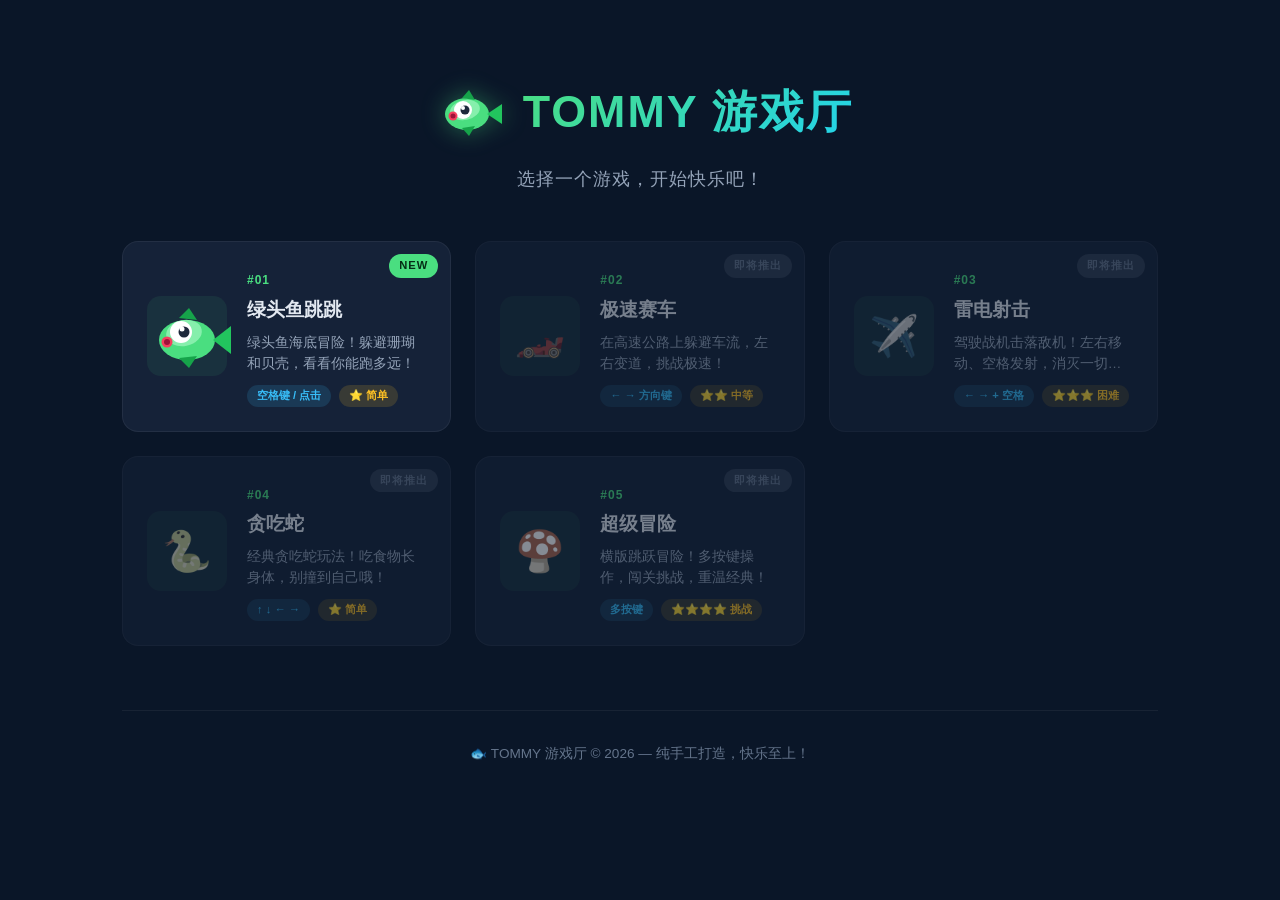
==== index.html @ 75df2482 "🎮 初始版本：TOMMY 游戏厅 + 绿头鱼跳跳 - 游戏大厅 Hub 页面（深蓝+霓虹绿主题） - 01-绿头鱼跳跳：海底世界跑酷游戏 - Canvas 绘制绿头鱼角色（O型嘴呆萌表情） - 5种障" ====
<!DOCTYPE html>
<html lang="zh-CN">
<head>
  <meta charset="UTF-8">
  <meta name="viewport" content="width=device-width, initial-scale=1.0">
  <title>🐟 TOMMY 游戏厅</title>
  <link rel="stylesheet" href="shared/hub.css">
</head>
<body>
  <div class="bubbles" id="bubbles"></div>

  <div class="container">
    <!-- 头部 -->
    <header class="header">
      <div class="logo">
        <canvas id="logoFish" width="80" height="80"></canvas>
        <h1>TOMMY 游戏厅</h1>
      </div>
      <p class="subtitle">选择一个游戏，开始快乐吧！</p>
    </header>

    <!-- 游戏网格 -->
    <main class="game-grid">

      <!-- 01 - 绿头鱼跳跳 -->
      <a href="games/01-green-fish-jump/index.html" class="game-card completed">
        <div class="card-badge badge-new">NEW</div>
        <div class="card-icon">
          <canvas id="cardFish01" width="100" height="100"></canvas>
        </div>
        <div class="card-info">
          <span class="card-number">#01</span>
          <h3 class="card-title">绿头鱼跳跳</h3>
          <p class="card-desc">绿头鱼海底冒险！躲避珊瑚和贝壳，看看你能跑多远！</p>
          <div class="card-tags">
            <span class="tag tag-control">空格键 / 点击</span>
            <span class="tag tag-difficulty">⭐ 简单</span>
          </div>
        </div>
      </a>

      <!-- 02 - 赛车游戏 -->
      <div class="game-card locked">
        <div class="card-badge badge-soon">即将推出</div>
        <div class="card-icon">
          <span class="icon-placeholder">🏎️</span>
        </div>
        <div class="card-info">
          <span class="card-number">#02</span>
          <h3 class="card-title">极速赛车</h3>
          <p class="card-desc">在高速公路上躲避车流，左右变道，挑战极速！</p>
          <div class="card-tags">
            <span class="tag tag-control">← → 方向键</span>
            <span class="tag tag-difficulty">⭐⭐ 中等</span>
          </div>
        </div>
      </div>

      <!-- 03 - 雷电飞机 -->
      <div class="game-card locked">
        <div class="card-badge badge-soon">即将推出</div>
        <div class="card-icon">
          <span class="icon-placeholder">✈️</span>
        </div>
        <div class="card-info">
          <span class="card-number">#03</span>
          <h3 class="card-title">雷电射击</h3>
          <p class="card-desc">驾驶战机击落敌机！左右移动、空格发射，消灭一切敌人！</p>
          <div class="card-tags">
            <span class="tag tag-control">← → + 空格</span>
            <span class="tag tag-difficulty">⭐⭐⭐ 困难</span>
          </div>
        </div>
      </div>

      <!-- 04 - 贪吃蛇 -->
      <div class="game-card locked">
        <div class="card-badge badge-soon">即将推出</div>
        <div class="card-icon">
          <span class="icon-placeholder">🐍</span>
        </div>
        <div class="card-info">
          <span class="card-number">#04</span>
          <h3 class="card-title">贪吃蛇</h3>
          <p class="card-desc">经典贪吃蛇玩法！吃食物长身体，别撞到自己哦！</p>
          <div class="card-tags">
            <span class="tag tag-control">↑ ↓ ← →</span>
            <span class="tag tag-difficulty">⭐ 简单</span>
          </div>
        </div>
      </div>

      <!-- 05 - 超级玛丽类 -->
      <div class="game-card locked">
        <div class="card-badge badge-soon">即将推出</div>
        <div class="card-icon">
          <span class="icon-placeholder">🍄</span>
        </div>
        <div class="card-info">
          <span class="card-number">#05</span>
          <h3 class="card-title">超级冒险</h3>
          <p class="card-desc">横版跳跃冒险！多按键操作，闯关挑战，重温经典！</p>
          <div class="card-tags">
            <span class="tag tag-control">多按键</span>
            <span class="tag tag-difficulty">⭐⭐⭐⭐ 挑战</span>
          </div>
        </div>
      </div>

    </main>

    <!-- 页脚 -->
    <footer class="footer">
      <p>🐟 TOMMY 游戏厅 © 2026 — 纯手工打造，快乐至上！</p>
    </footer>
  </div>

  <script>
    // ===== 绘制导航栏小绿头鱼 Logo =====
    (function() {
      const canvas = document.getElementById('logoFish');
      if (!canvas) return;
      const ctx = canvas.getContext('2d');
      const s = 80;

      // 清空
      ctx.clearRect(0, 0, s, s);

      const cx = s / 2, cy = s / 2;

      // 鱼身 (鲜绿色椭圆)
      ctx.fillStyle = '#4ade80';
      ctx.beginPath();
      ctx.ellipse(cx, cy + 2, 22, 16, 0, 0, Math.PI * 2);
      ctx.fill();

      // 鱼身亮部
      ctx.fillStyle = '#86efac';
      ctx.beginPath();
      ctx.ellipse(cx - 2, cy - 2, 15, 10, -0.2, 0, Math.PI * 2);
      ctx.fill();

      // 鱼尾
      ctx.fillStyle = '#22c55e';
      ctx.beginPath();
      ctx.moveTo(cx + 20, cy + 2);
      ctx.lineTo(cx + 35, cy - 8);
      ctx.lineTo(cx + 35, cy + 12);
      ctx.closePath();
      ctx.fill();

      // 鱼鳍 (上)
      ctx.fillStyle = '#16a34a';
      ctx.beginPath();
      ctx.moveTo(cx - 5, cy - 14);
      ctx.lineTo(cx + 2, cy - 22);
      ctx.lineTo(cx + 8, cy - 12);
      ctx.closePath();
      ctx.fill();

      // 鱼鳍 (下)
      ctx.beginPath();
      ctx.moveTo(cx - 5, cy + 16);
      ctx.lineTo(cx + 2, cy + 24);
      ctx.lineTo(cx + 8, cy + 14);
      ctx.closePath();
      ctx.fill();

      // 眼睛 (白)
      ctx.fillStyle = '#ffffff';
      ctx.beginPath();
      ctx.arc(cx - 4, cy - 2, 9, 0, Math.PI * 2);
      ctx.fill();

      // 瞳孔
      ctx.fillStyle = '#1e293b';
      ctx.beginPath();
      ctx.arc(cx - 2, cy - 2, 4.5, 0, Math.PI * 2);
      ctx.fill();

      // 高光
      ctx.fillStyle = '#ffffff';
      ctx.beginPath();
      ctx.arc(cx - 4, cy - 4, 2, 0, Math.PI * 2);
      ctx.fill();

      // 嘴巴 (O型)
      ctx.fillStyle = '#f43f5e';
      ctx.beginPath();
      ctx.arc(cx - 14, cy + 4, 4.5, 0, Math.PI * 2);
      ctx.fill();
      ctx.fillStyle = '#9f1239';
      ctx.beginPath();
      ctx.arc(cx - 14, cy + 4, 2.5, 0, Math.PI * 2);
      ctx.fill();
    })();

    // ===== 绘制卡片中的小绿头鱼 =====
    (function() {
      const canvas = document.getElementById('cardFish01');
      if (!canvas) return;
      const ctx = canvas.getContext('2d');
      const s = 100;

      ctx.clearRect(0, 0, s, s);

      const cx = s / 2, cy = s / 2;

      // 鱼身
      ctx.fillStyle = '#4ade80';
      ctx.beginPath();
      ctx.ellipse(cx, cy + 4, 28, 20, 0, 0, Math.PI * 2);
      ctx.fill();

      // 鱼身亮部
      ctx.fillStyle = '#86efac';
      ctx.beginPath();
      ctx.ellipse(cx - 3, cy - 3, 18, 13, -0.2, 0, Math.PI * 2);
      ctx.fill();

      // 鱼尾
      ctx.fillStyle = '#22c55e';
      ctx.beginPath();
      ctx.moveTo(cx + 26, cy + 4);
      ctx.lineTo(cx + 44, cy - 10);
      ctx.lineTo(cx + 44, cy + 18);
      ctx.closePath();
      ctx.fill();

      // 鱼鳍上
      ctx.fillStyle = '#16a34a';
      ctx.beginPath();
      ctx.moveTo(cx - 8, cy - 18);
      ctx.lineTo(cx + 2, cy - 28);
      ctx.lineTo(cx + 10, cy - 16);
      ctx.closePath();
      ctx.fill();

      // 鱼鳍下
      ctx.beginPath();
      ctx.moveTo(cx - 8, cy + 22);
      ctx.lineTo(cx + 2, cy + 32);
      ctx.lineTo(cx + 10, cy + 20);
      ctx.closePath();
      ctx.fill();

      // 眼睛 (白)
      ctx.fillStyle = '#ffffff';
      ctx.beginPath();
      ctx.arc(cx - 6, cy - 4, 11, 0, Math.PI * 2);
      ctx.fill();

      // 瞳孔
      ctx.fillStyle = '#1e293b';
      ctx.beginPath();
      ctx.arc(cx - 3, cy - 4, 5.5, 0, Math.PI * 2);
      ctx.fill();

      // 高光
      ctx.fillStyle = '#ffffff';
      ctx.beginPath();
      ctx.arc(cx - 5, cy - 7, 2.5, 0, Math.PI * 2);
      ctx.fill();

      // 嘴巴
      ctx.fillStyle = '#f43f5e';
      ctx.beginPath();
      ctx.arc(cx - 20, cy + 6, 5.5, 0, Math.PI * 2);
      ctx.fill();
      ctx.fillStyle = '#9f1239';
      ctx.beginPath();
      ctx.arc(cx - 20, cy + 6, 3, 0, Math.PI * 2);
      ctx.fill();
    })();

    // ===== 背景泡泡动画 =====
    (function() {
      const container = document.getElementById('bubbles');
      for (let i = 0; i < 15; i++) {
        const bubble = document.createElement('div');
        bubble.className = 'bubble';
        const size = Math.random() * 30 + 10;
        bubble.style.width = size + 'px';
        bubble.style.height = size + 'px';
        bubble.style.left = Math.random() * 100 + '%';
        bubble.style.animationDelay = Math.random() * 8 + 's';
        bubble.style.animationDuration = Math.random() * 6 + 4 + 's';
        container.appendChild(bubble);
      }
    })();
  </script>
</body>
</html>
---- shared/hub.css ----
/* ========== Reset & Base ========== */
*, *::before, *::after {
  margin: 0;
  padding: 0;
  box-sizing: border-box;
}

:root {
  --bg-primary: #0a1628;
  --bg-secondary: #111d32;
  --bg-card: #152238;
  --accent: #4ade80;
  --accent-glow: rgba(74, 222, 128, 0.4);
  --text-primary: #e2e8f0;
  --text-secondary: #94a3b8;
  --text-muted: #64748b;
  --danger: #f43f5e;
  --warning: #fbbf24;
  --info: #38bdf8;
  --deep-blue: #0c4a6e;
  --sand: #d4a574;
  --radius: 16px;
  --transition: 0.3s cubic-bezier(0.4, 0, 0.2, 1);
}

html {
  font-size: 16px;
}

body {
  font-family: -apple-system, BlinkMacSystemFont, 'Segoe UI', 'PingFang SC', 'Microsoft YaHei', sans-serif;
  background: var(--bg-primary);
  color: var(--text-primary);
  min-height: 100vh;
  overflow-x: hidden;
  line-height: 1.6;
}

/* ========== Bubbles Background ========== */
.bubbles {
  position: fixed;
  inset: 0;
  pointer-events: none;
  z-index: 0;
  overflow: hidden;
}

.bubble {
  position: absolute;
  bottom: -40px;
  background: radial-gradient(circle at 30% 30%, rgba(74, 222, 128, 0.3), rgba(56, 189, 248, 0.1));
  border-radius: 50%;
  animation: rise linear infinite;
}

@keyframes rise {
  0% {
    transform: translateY(0) scale(0.5);
    opacity: 0;
  }
  20% {
    opacity: 0.6;
  }
  80% {
    opacity: 0.3;
  }
  100% {
    transform: translateY(-100vh) scale(1.5);
    opacity: 0;
  }
}

/* ========== Container ========== */
.container {
  position: relative;
  z-index: 1;
  max-width: 1100px;
  margin: 0 auto;
  padding: 2rem;
}

/* ========== Header ========== */
.header {
  text-align: center;
  padding: 2.5rem 1rem 3rem;
}

.logo {
  display: flex;
  align-items: center;
  justify-content: center;
  gap: 1rem;
  margin-bottom: 0.75rem;
}

.logo canvas {
  filter: drop-shadow(0 0 12px var(--accent-glow));
  animation: float 3s ease-in-out infinite;
}

@keyframes float {
  0%, 100% { transform: translateY(0); }
  50% { transform: translateY(-8px); }
}

.header h1 {
  font-size: 2.8rem;
  font-weight: 900;
  background: linear-gradient(135deg, #4ade80, #22d3ee);
  -webkit-background-clip: text;
  -webkit-text-fill-color: transparent;
  background-clip: text;
  letter-spacing: 2px;
}

.subtitle {
  color: var(--text-secondary);
  font-size: 1.15rem;
  letter-spacing: 1px;
}

/* ========== Game Grid ========== */
.game-grid {
  display: grid;
  grid-template-columns: repeat(auto-fill, minmax(320px, 1fr));
  gap: 1.5rem;
  padding: 0 0 3rem;
}

/* ========== Game Card ========== */
.game-card {
  display: flex;
  align-items: center;
  gap: 1.25rem;
  padding: 1.5rem;
  background: var(--bg-card);
  border-radius: var(--radius);
  border: 1px solid rgba(255, 255, 255, 0.06);
  text-decoration: none;
  color: inherit;
  position: relative;
  overflow: hidden;
  transition: var(--transition);
  cursor: pointer;
}

.game-card::before {
  content: '';
  position: absolute;
  inset: 0;
  background: linear-gradient(135deg, rgba(74, 222, 128, 0.08), transparent);
  opacity: 0;
  transition: var(--transition);
}

.game-card.completed:hover {
  transform: translateY(-4px);
  border-color: var(--accent);
  box-shadow: 0 8px 32px rgba(74, 222, 128, 0.2), 0 0 0 1px rgba(74, 222, 128, 0.3);
}

.game-card.completed:hover::before {
  opacity: 1;
}

.game-card.completed:active {
  transform: translateY(-1px) scale(0.99);
}

/* Locked card */
.game-card.locked {
  opacity: 0.5;
  cursor: not-allowed;
}

/* ========== Card Badge ========== */
.card-badge {
  position: absolute;
  top: 12px;
  right: 12px;
  padding: 3px 10px;
  border-radius: 20px;
  font-size: 0.7rem;
  font-weight: 700;
  letter-spacing: 1px;
}

.badge-new {
  background: var(--accent);
  color: #052e16;
  animation: pulse 2s ease-in-out infinite;
}

@keyframes pulse {
  0%, 100% { box-shadow: 0 0 0 0 rgba(74, 222, 128, 0.5); }
  50% { box-shadow: 0 0 0 8px rgba(74, 222, 128, 0); }
}

.badge-soon {
  background: rgba(148, 163, 184, 0.2);
  color: var(--text-muted);
}

/* ========== Card Icon ========== */
.card-icon {
  flex-shrink: 0;
  width: 80px;
  height: 80px;
  display: flex;
  align-items: center;
  justify-content: center;
  background: rgba(74, 222, 128, 0.08);
  border-radius: 14px;
}

.icon-placeholder {
  font-size: 2.5rem;
  filter: grayscale(0.6);
}

/* ========== Card Info ========== */
.card-info {
  flex: 1;
  min-width: 0;
}

.card-number {
  font-size: 0.75rem;
  color: var(--accent);
  font-weight: 600;
  letter-spacing: 1px;
}

.card-title {
  font-size: 1.2rem;
  font-weight: 700;
  margin: 0.2rem 0 0.35rem;
}

.card-desc {
  font-size: 0.85rem;
  color: var(--text-secondary);
  margin-bottom: 0.6rem;
  display: -webkit-box;
  -webkit-line-clamp: 2;
  -webkit-box-orient: vertical;
  overflow: hidden;
}

/* ========== Tags ========== */
.card-tags {
  display: flex;
  gap: 0.5rem;
  flex-wrap: wrap;
}

.tag {
  padding: 2px 10px;
  border-radius: 12px;
  font-size: 0.7rem;
  font-weight: 600;
}

.tag-control {
  background: rgba(56, 189, 248, 0.15);
  color: var(--info);
}

.tag-difficulty {
  background: rgba(251, 191, 36, 0.15);
  color: var(--warning);
}

/* ========== Footer ========== */
.footer {
  text-align: center;
  padding: 2rem 1rem 3rem;
  color: var(--text-muted);
  font-size: 0.85rem;
  border-top: 1px solid rgba(255, 255, 255, 0.06);
  margin-top: 1rem;
}

/* ========== Responsive ========== */
@media (max-width: 768px) {
  .container {
    padding: 1rem;
  }

  .header h1 {
    font-size: 2rem;
  }

  .game-grid {
    grid-template-columns: 1fr;
  }

  .game-card {
    padding: 1.25rem;
  }

  .card-icon {
    width: 64px;
    height: 64px;
  }
}

@media (max-width: 400px) {
  .header h1 {
    font-size: 1.6rem;
  }

  .logo {
    flex-direction: column;
    gap: 0.25rem;
  }

  .card-icon {
    width: 56px;
    height: 56px;
  }
}
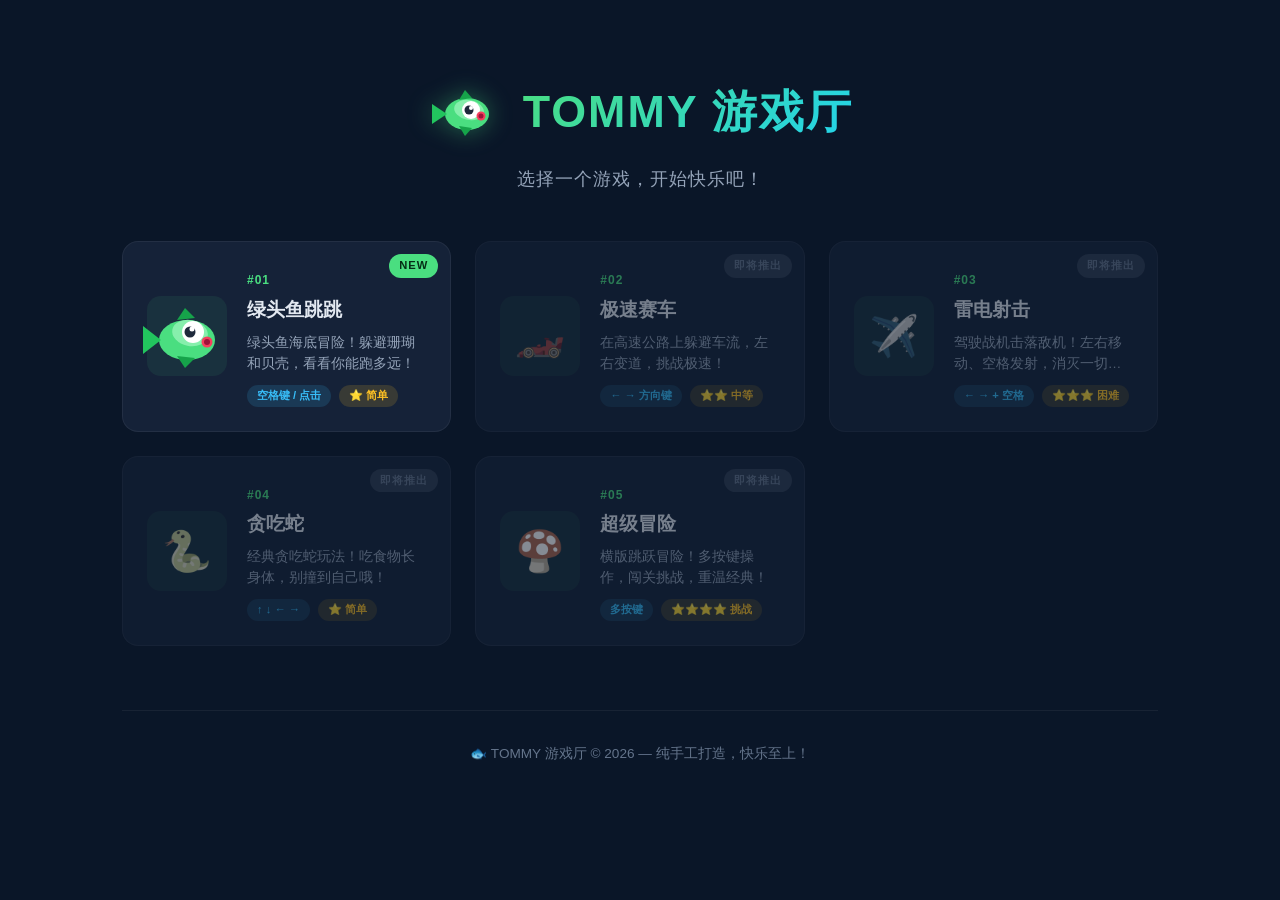
==== commit e42ad105: "🐟 绿头鱼跳跳 v1.0 — 完整可玩版本 - 绿头鱼角色：Canvas 绘制，鲜绿鱼身 + 大白眼 + O型红嘴，面向右侧 - 海底世界场景：深海渐变、海底沙滩、海草、泡泡、背景小鱼 - 5种障碍物" ====
--- a/index.html
+++ b/index.html
@@ -13,7 +13,7 @@
     <!-- 头部 -->
     <header class="header">
       <div class="logo">
-        <canvas id="logoFish" width="80" height="80"></canvas>
+        <canvas id="logoFish" width="80" height="80" style="transform: scaleX(-1)"></canvas>
         <h1>TOMMY 游戏厅</h1>
       </div>
       <p class="subtitle">选择一个游戏，开始快乐吧！</p>
@@ -26,7 +26,7 @@
       <a href="games/01-green-fish-jump/index.html" class="game-card completed">
         <div class="card-badge badge-new">NEW</div>
         <div class="card-icon">
-          <canvas id="cardFish01" width="100" height="100"></canvas>
+          <canvas id="cardFish01" width="100" height="100" style="transform: scaleX(-1)"></canvas>
         </div>
         <div class="card-info">
           <span class="card-number">#01</span>
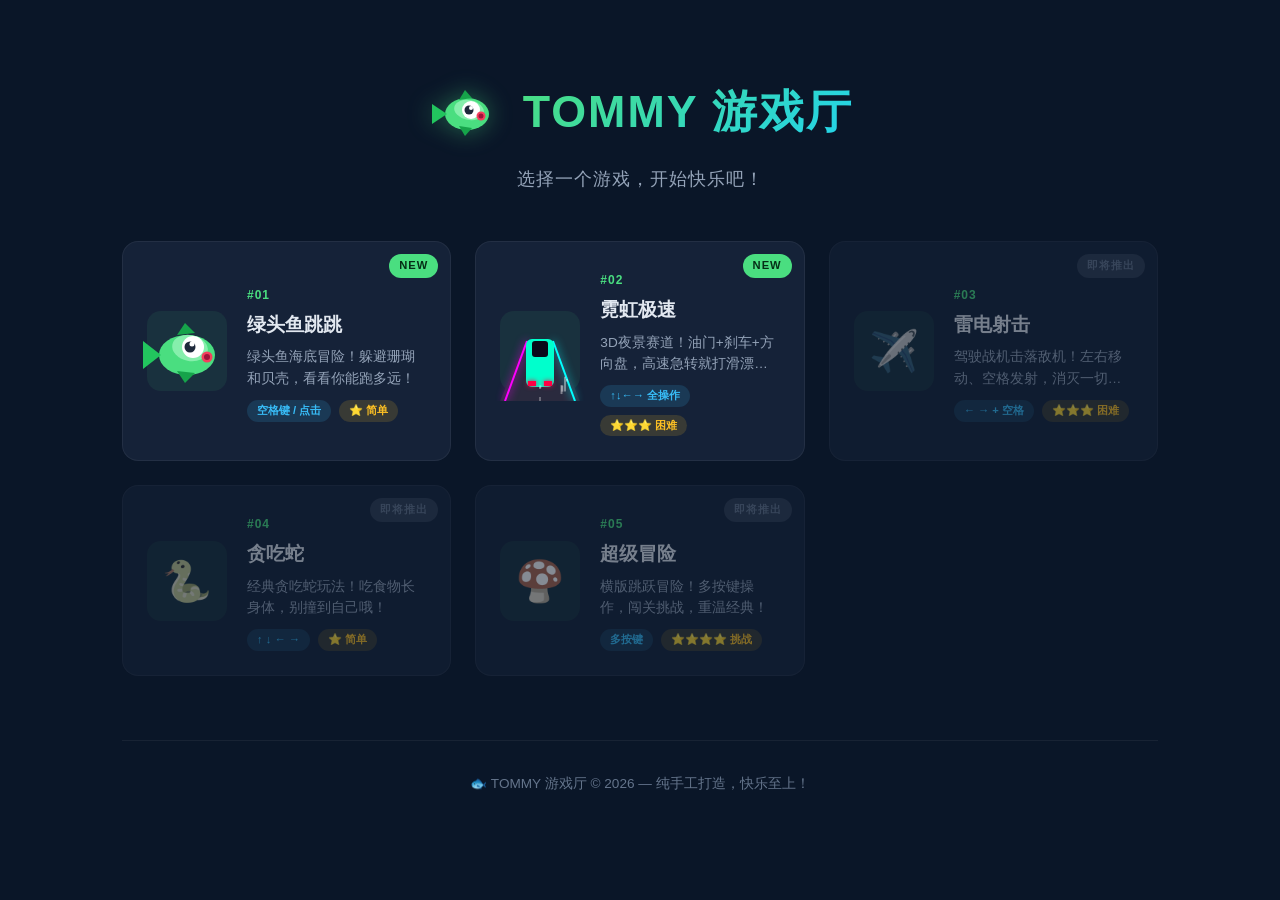
==== commit 33a73076: "🏎️ 霓虹极速 v1.0 — 伪3D赛车游戏 - 伪3D第一人称道路透视渲染（200切片梯形投影） - 真实驾驶物理：油门加速/刹车减速/方向盘转向/打滑漂移 - 方向盘渐变转向 + 松手回正（非固定" ====
--- a/index.html
+++ b/index.html
@@ -39,22 +39,22 @@
         </div>
       </a>
 
-      <!-- 02 - 赛车游戏 -->
-      <div class="game-card locked">
-        <div class="card-badge badge-soon">即将推出</div>
-        <div class="card-icon">
-          <span class="icon-placeholder">🏎️</span>
+      <!-- 02 - 霓虹极速 -->
+      <a href="games/02-neon-racer/index.html" class="game-card completed">
+        <div class="card-badge badge-new">NEW</div>
+        <div class="card-icon">
+          <canvas id="cardRacer02" width="100" height="100"></canvas>
         </div>
         <div class="card-info">
           <span class="card-number">#02</span>
-          <h3 class="card-title">极速赛车</h3>
-          <p class="card-desc">在高速公路上躲避车流，左右变道，挑战极速！</p>
-          <div class="card-tags">
-            <span class="tag tag-control">← → 方向键</span>
-            <span class="tag tag-difficulty">⭐⭐ 中等</span>
-          </div>
-        </div>
-      </div>
+          <h3 class="card-title">霓虹极速</h3>
+          <p class="card-desc">3D夜景赛道！油门+刹车+方向盘，高速急转就打滑漂移！</p>
+          <div class="card-tags">
+            <span class="tag tag-control">↑↓←→ 全操作</span>
+            <span class="tag tag-difficulty">⭐⭐⭐ 困难</span>
+          </div>
+        </div>
+      </a>
 
       <!-- 03 - 雷电飞机 -->
       <div class="game-card locked">
@@ -271,6 +271,69 @@
       ctx.beginPath();
       ctx.arc(cx - 20, cy + 6, 3, 0, Math.PI * 2);
       ctx.fill();
+    })();
+
+    // ===== 绘制霓虹极速赛车图标 =====
+    (function() {
+      const canvas = document.getElementById('cardRacer02');
+      if (!canvas) return;
+      const ctx = canvas.getContext('2d');
+      const W = 100, H = 100;
+
+      ctx.clearRect(0, 0, W, H);
+
+      // 路面透视
+      const vy = 40;
+      ctx.fillStyle = '#2a2a3e';
+      ctx.beginPath();
+      ctx.moveTo(10, H); ctx.lineTo(35, vy); ctx.lineTo(65, vy); ctx.lineTo(90, H);
+      ctx.closePath(); ctx.fill();
+
+      // 车道虚线
+      ctx.setLineDash([6, 8]);
+      ctx.strokeStyle = 'rgba(255,255,255,0.4)';
+      ctx.lineWidth = 1.5;
+      ctx.beginPath();
+      ctx.moveTo(50, vy); ctx.lineTo(50, H);
+      ctx.stroke();
+      ctx.setLineDash([]);
+
+      // 霓虹带
+      ctx.shadowColor = '#ff00ff'; ctx.shadowBlur = 8;
+      ctx.strokeStyle = '#ff00ff'; ctx.lineWidth = 2;
+      ctx.beginPath(); ctx.moveTo(15, H); ctx.lineTo(37, vy); ctx.stroke();
+      ctx.shadowColor = '#00ffff';
+      ctx.strokeStyle = '#00ffff';
+      ctx.beginPath(); ctx.moveTo(85, H); ctx.lineTo(63, vy); ctx.stroke();
+      ctx.shadowBlur = 0;
+
+      // 赛车
+      const cx = 50, cy = 62;
+      ctx.fillStyle = '#00ffcc';
+      ctx.beginPath();
+      ctx.roundRect(cx - 14, cy - 24, 28, 48, 6);
+      ctx.fill();
+      // 车窗
+      ctx.fillStyle = '#0a0a1a';
+      ctx.beginPath();
+      ctx.roundRect(cx - 8, cy - 22, 16, 16, 3);
+      ctx.fill();
+      // 尾灯
+      ctx.fillStyle = '#ff0044';
+      ctx.shadowColor = '#ff0044'; ctx.shadowBlur = 5;
+      ctx.fillRect(cx - 12, cy + 18, 8, 5);
+      ctx.fillRect(cx + 4, cy + 18, 8, 5);
+      ctx.shadowBlur = 0;
+
+      // 速度线
+      ctx.strokeStyle = 'rgba(255,255,255,0.4)';
+      for (let i = 0; i < 5; i++) {
+        ctx.beginPath();
+        const lx = 20 + Math.random() * 60;
+        ctx.moveTo(lx, 75 + Math.random() * 20);
+        ctx.lineTo(lx, 80 + Math.random() * 15);
+        ctx.stroke();
+      }
     })();
 
     // ===== 背景泡泡动画 =====
